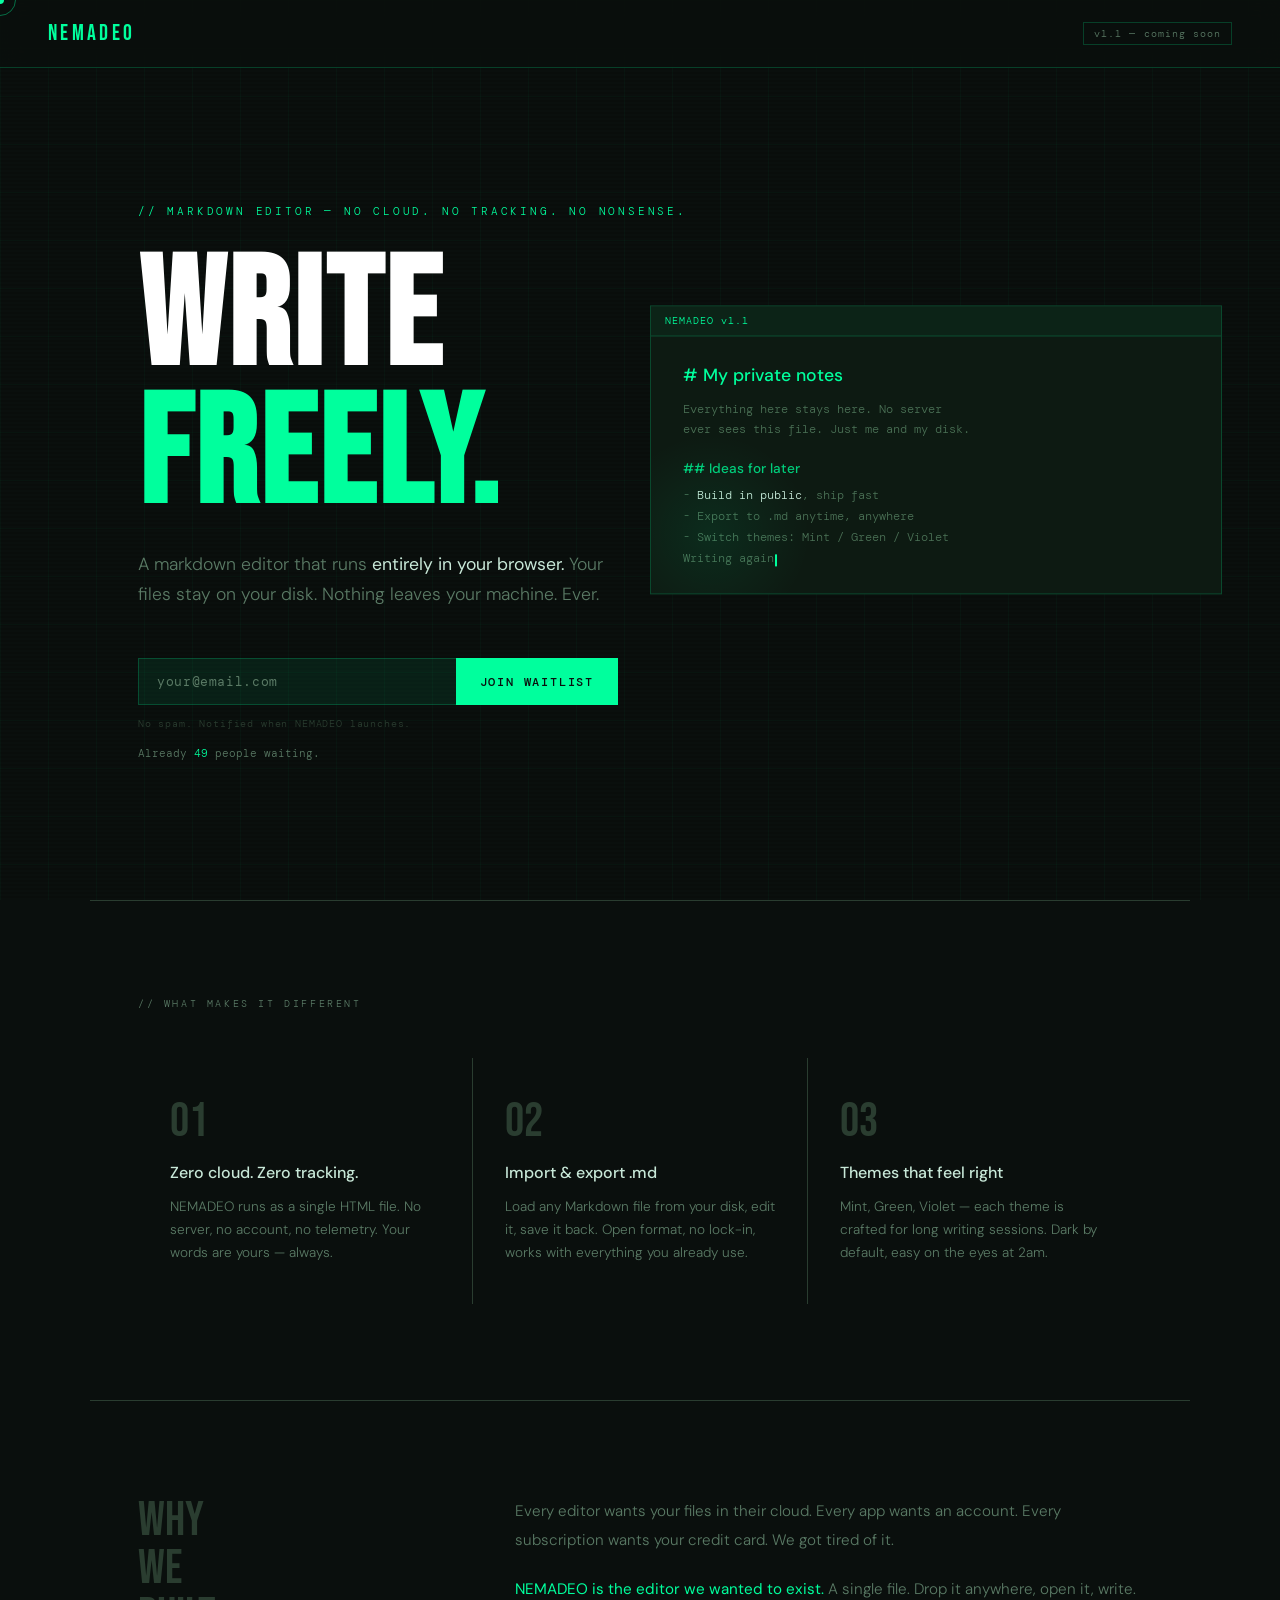
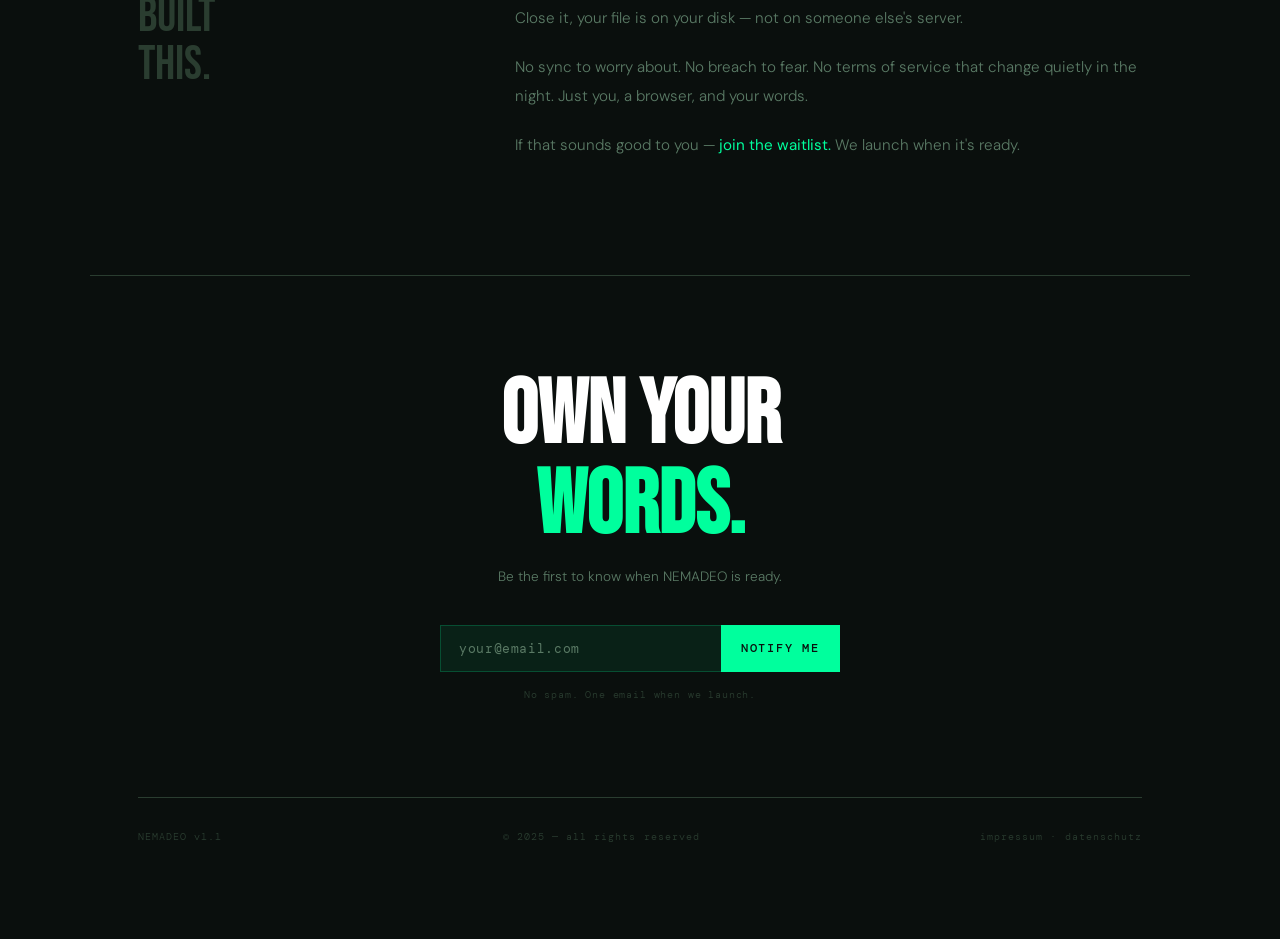
==== weblaunch/nemadeo-landing.html @ 7912e9df "wip" ====
<!DOCTYPE html>
<html lang="en">
<head>
<meta charset="UTF-8">
<meta name="viewport" content="width=device-width, initial-scale=1.0">
<title>NEMADEO — Write freely. Own everything.</title>
<link rel="preconnect" href="https://fonts.googleapis.com">
<link href="https://fonts.googleapis.com/css2?family=DM+Mono:ital,wght@0,300;0,400;0,500;1,300&family=Bebas+Neue&family=DM+Sans:wght@300;400;500&display=swap" rel="stylesheet">
<style>
  *, *::before, *::after { box-sizing: border-box; margin: 0; padding: 0; }

  :root {
    --bg: #0a0f0d;
    --bg2: #0f1510;
    --green: #00ff9d;
    --green-dim: #00cc7a;
    --green-muted: rgba(0,255,157,0.08);
    --green-border: rgba(0,255,157,0.2);
    --text: #c8e8d8;
    --text-dim: #5a7a65;
    --text-muted: #2a3d30;
  }

  html { scroll-behavior: smooth; }

  body {
    background: var(--bg);
    color: var(--text);
    font-family: 'DM Sans', sans-serif;
    font-weight: 300;
    min-height: 100vh;
    overflow-x: hidden;
    cursor: none;
  }

  /* Custom cursor */
  .cursor {
    position: fixed;
    width: 8px; height: 8px;
    background: var(--green);
    border-radius: 50%;
    pointer-events: none;
    z-index: 9999;
    transform: translate(-50%, -50%);
    transition: transform 0.1s;
    mix-blend-mode: screen;
  }
  .cursor-ring {
    position: fixed;
    width: 32px; height: 32px;
    border: 1px solid rgba(0,255,157,0.4);
    border-radius: 50%;
    pointer-events: none;
    z-index: 9998;
    transform: translate(-50%, -50%);
    transition: all 0.15s ease;
  }

  /* Grid background */
  body::before {
    content: '';
    position: fixed;
    inset: 0;
    background-image:
      linear-gradient(rgba(0,255,157,0.03) 1px, transparent 1px),
      linear-gradient(90deg, rgba(0,255,157,0.03) 1px, transparent 1px);
    background-size: 48px 48px;
    pointer-events: none;
    z-index: 0;
  }

  /* Scanline effect */
  body::after {
    content: '';
    position: fixed;
    inset: 0;
    background: repeating-linear-gradient(
      0deg,
      transparent,
      transparent 2px,
      rgba(0,0,0,0.08) 2px,
      rgba(0,0,0,0.08) 4px
    );
    pointer-events: none;
    z-index: 1;
  }

  /* NAV */
  nav {
    position: fixed;
    top: 0; left: 0; right: 0;
    z-index: 100;
    display: flex;
    justify-content: space-between;
    align-items: center;
    padding: 1.25rem 3rem;
    border-bottom: 1px solid var(--green-border);
    background: rgba(10,15,13,0.8);
    backdrop-filter: blur(12px);
  }

  .nav-logo {
    font-family: 'Bebas Neue', sans-serif;
    font-size: 1.4rem;
    letter-spacing: 0.15em;
    color: var(--green);
  }

  .nav-badge {
    font-family: 'DM Mono', monospace;
    font-size: 0.65rem;
    color: var(--text-dim);
    border: 1px solid var(--green-border);
    padding: 4px 10px;
    letter-spacing: 0.1em;
  }

  /* HERO */
  .hero {
    position: relative;
    z-index: 2;
    min-height: 100vh;
    display: flex;
    flex-direction: column;
    justify-content: center;
    padding: 8rem 3rem 4rem;
    max-width: 1100px;
    margin: 0 auto;
  }

  .hero-eyebrow {
    font-family: 'DM Mono', monospace;
    font-size: 0.7rem;
    color: var(--green);
    letter-spacing: 0.25em;
    text-transform: uppercase;
    margin-bottom: 2rem;
    opacity: 0;
    animation: fadeUp 0.6s 0.2s forwards;
  }

  .hero-title {
    font-family: 'Bebas Neue', sans-serif;
    font-size: clamp(5rem, 12vw, 11rem);
    line-height: 0.9;
    letter-spacing: 0.02em;
    color: #fff;
    margin-bottom: 1.5rem;
    opacity: 0;
    animation: fadeUp 0.7s 0.35s forwards;
  }

  .hero-title span {
    color: var(--green);
    display: block;
  }

  .hero-sub {
    font-size: 1.1rem;
    color: var(--text-dim);
    font-weight: 300;
    max-width: 480px;
    line-height: 1.7;
    margin-bottom: 3rem;
    opacity: 0;
    animation: fadeUp 0.7s 0.5s forwards;
  }

  .hero-sub strong {
    color: var(--text);
    font-weight: 400;
  }

  /* WAITLIST FORM */
  .waitlist {
    display: flex;
    gap: 0;
    max-width: 480px;
    opacity: 0;
    animation: fadeUp 0.7s 0.65s forwards;
  }

  .waitlist input {
    flex: 1;
    background: var(--green-muted);
    border: 1px solid var(--green-border);
    border-right: none;
    color: var(--text);
    font-family: 'DM Mono', monospace;
    font-size: 0.8rem;
    padding: 14px 18px;
    outline: none;
    transition: border-color 0.2s, background 0.2s;
    letter-spacing: 0.05em;
  }

  .waitlist input::placeholder { color: var(--text-dim); }
  .waitlist input:focus {
    border-color: var(--green);
    background: rgba(0,255,157,0.12);
  }

  .waitlist button {
    background: var(--green);
    color: #0a0f0d;
    border: none;
    font-family: 'DM Mono', monospace;
    font-size: 0.75rem;
    font-weight: 500;
    letter-spacing: 0.15em;
    text-transform: uppercase;
    padding: 14px 24px;
    cursor: none;
    transition: background 0.2s, transform 0.1s;
    white-space: nowrap;
  }

  .waitlist button:hover { background: #00ffb3; }
  .waitlist button:active { transform: scale(0.98); }

  .waitlist-note {
    font-family: 'DM Mono', monospace;
    font-size: 0.65rem;
    color: var(--text-muted);
    margin-top: 12px;
    letter-spacing: 0.08em;
    opacity: 0;
    animation: fadeUp 0.7s 0.8s forwards;
  }

  .success-msg {
    display: none;
    font-family: 'DM Mono', monospace;
    font-size: 0.8rem;
    color: var(--green);
    padding: 14px 0;
    letter-spacing: 0.05em;
  }

  /* EDITOR PREVIEW */
  .preview-wrapper {
    position: absolute;
    right: -2rem;
    top: 50%;
    transform: translateY(-50%);
    width: 52%;
    opacity: 0;
    animation: fadeLeft 0.9s 0.7s forwards;
  }

  @media (max-width: 900px) {
    .preview-wrapper { display: none; }
    .hero { max-width: 600px; }
  }

  .preview-frame {
    border: 1px solid var(--green-border);
    background: #0d1a12;
    position: relative;
    overflow: hidden;
  }

  .preview-frame::before {
    content: 'NEMADEO v1.1';
    display: block;
    font-family: 'DM Mono', monospace;
    font-size: 0.65rem;
    color: var(--green);
    padding: 8px 14px;
    border-bottom: 1px solid var(--green-border);
    letter-spacing: 0.1em;
    background: rgba(0,255,157,0.04);
  }

  .preview-content {
    padding: 1.5rem 2rem;
    font-family: 'DM Mono', monospace;
    font-size: 0.72rem;
    line-height: 1.8;
    color: var(--text-dim);
  }

  .preview-content .md-h1 { color: var(--green); font-size: 1.1rem; font-family: 'DM Sans', sans-serif; font-weight: 500; display: block; margin-bottom: 0.5rem; }
  .preview-content .md-h2 { color: var(--green-dim); font-size: 0.85rem; font-family: 'DM Sans', sans-serif; font-weight: 500; display: block; margin: 1rem 0 0.3rem; }
  .preview-content .md-text { color: #4a7055; display: block; }
  .preview-content .md-cursor { display: inline-block; width: 2px; height: 1em; background: var(--green); animation: blink 1s step-end infinite; vertical-align: text-bottom; margin-left: 1px; }
  .preview-content .md-highlight { color: var(--text); }

  .preview-glow {
    position: absolute;
    bottom: -40px; left: -40px;
    width: 200px; height: 200px;
    background: radial-gradient(circle, rgba(0,255,157,0.08) 0%, transparent 70%);
    pointer-events: none;
  }

  /* FEATURES */
  .features {
    position: relative;
    z-index: 2;
    max-width: 1100px;
    margin: 0 auto;
    padding: 6rem 3rem;
    border-top: 1px solid var(--text-muted);
  }

  .section-label {
    font-family: 'DM Mono', monospace;
    font-size: 0.65rem;
    color: var(--text-dim);
    letter-spacing: 0.25em;
    text-transform: uppercase;
    margin-bottom: 3rem;
  }

  .features-grid {
    display: grid;
    grid-template-columns: repeat(3, 1fr);
    gap: 1px;
    background: var(--text-muted);
  }

  @media (max-width: 700px) {
    .features-grid { grid-template-columns: 1fr; }
  }

  .feature {
    background: var(--bg);
    padding: 2.5rem 2rem;
    transition: background 0.2s;
  }
  .feature:hover { background: var(--green-muted); }

  .feature-num {
    font-family: 'Bebas Neue', sans-serif;
    font-size: 3rem;
    color: var(--text-muted);
    line-height: 1;
    margin-bottom: 1rem;
  }

  .feature-title {
    font-size: 1rem;
    font-weight: 500;
    color: var(--text);
    margin-bottom: 0.75rem;
  }

  .feature-desc {
    font-size: 0.85rem;
    color: var(--text-dim);
    line-height: 1.7;
  }

  /* MANIFESTO */
  .manifesto {
    position: relative;
    z-index: 2;
    max-width: 1100px;
    margin: 0 auto;
    padding: 6rem 3rem;
    border-top: 1px solid var(--text-muted);
    display: grid;
    grid-template-columns: 1fr 2fr;
    gap: 4rem;
    align-items: start;
  }

  @media (max-width: 700px) {
    .manifesto { grid-template-columns: 1fr; gap: 2rem; }
    nav { padding: 1rem 1.5rem; }
    .hero { padding: 7rem 1.5rem 3rem; }
    .features, .manifesto, .footer-section { padding-left: 1.5rem; padding-right: 1.5rem; }
  }

  .manifesto-label {
    font-family: 'Bebas Neue', sans-serif;
    font-size: 3rem;
    color: var(--text-muted);
    line-height: 1;
  }

  .manifesto-text p {
    font-size: 0.95rem;
    color: var(--text-dim);
    line-height: 1.9;
    margin-bottom: 1.25rem;
  }

  .manifesto-text p strong {
    color: var(--green);
    font-weight: 400;
  }

  /* FOOTER CTA */
  .footer-section {
    position: relative;
    z-index: 2;
    max-width: 1100px;
    margin: 0 auto;
    padding: 6rem 3rem;
    border-top: 1px solid var(--text-muted);
    text-align: center;
  }

  .footer-title {
    font-family: 'Bebas Neue', sans-serif;
    font-size: clamp(3rem, 7vw, 6rem);
    color: #fff;
    line-height: 1;
    margin-bottom: 1rem;
  }

  .footer-title span { color: var(--green); }

  .footer-sub {
    font-size: 0.85rem;
    color: var(--text-dim);
    margin-bottom: 2.5rem;
  }

  .footer-waitlist {
    display: flex;
    gap: 0;
    max-width: 400px;
    margin: 0 auto 1rem;
  }

  .footer-waitlist input {
    flex: 1;
    background: var(--green-muted);
    border: 1px solid var(--green-border);
    border-right: none;
    color: var(--text);
    font-family: 'DM Mono', monospace;
    font-size: 0.8rem;
    padding: 14px 18px;
    outline: none;
    transition: border-color 0.2s;
    letter-spacing: 0.05em;
  }
  .footer-waitlist input::placeholder { color: var(--text-dim); }
  .footer-waitlist input:focus { border-color: var(--green); }

  .footer-waitlist button {
    background: var(--green);
    color: #0a0f0d;
    border: none;
    font-family: 'DM Mono', monospace;
    font-size: 0.75rem;
    font-weight: 500;
    letter-spacing: 0.15em;
    text-transform: uppercase;
    padding: 14px 20px;
    cursor: none;
    transition: background 0.2s;
  }
  .footer-waitlist button:hover { background: #00ffb3; }

  .footer-note {
    font-family: 'DM Mono', monospace;
    font-size: 0.65rem;
    color: var(--text-muted);
    letter-spacing: 0.08em;
  }

  .footer-bottom {
    margin-top: 6rem;
    padding-top: 2rem;
    border-top: 1px solid var(--text-muted);
    display: flex;
    justify-content: space-between;
    align-items: center;
    font-family: 'DM Mono', monospace;
    font-size: 0.65rem;
    color: var(--text-muted);
    letter-spacing: 0.1em;
  }

  /* ANIMATIONS */
  @keyframes fadeUp {
    from { opacity: 0; transform: translateY(20px); }
    to { opacity: 1; transform: translateY(0); }
  }
  @keyframes fadeLeft {
    from { opacity: 0; transform: translate(30px, -50%); }
    to { opacity: 1; transform: translate(0, -50%); }
  }
  @keyframes blink {
    0%, 100% { opacity: 1; } 50% { opacity: 0; }
  }

  /* Counter */
  .counter {
    font-family: 'DM Mono', monospace;
    font-size: 0.7rem;
    color: var(--text-dim);
    margin-top: 1rem;
    opacity: 0;
    animation: fadeUp 0.7s 0.9s forwards;
  }
  .counter span { color: var(--green); }
</style>
</head>
<body>

<div class="cursor" id="cursor"></div>
<div class="cursor-ring" id="cursor-ring"></div>

<nav>
  <div class="nav-logo">NEMADEO</div>
  <div class="nav-badge">v1.1 — coming soon</div>
</nav>

<section class="hero">
  <div style="position:relative; z-index:2;">
    <p class="hero-eyebrow">// markdown editor — no cloud. no tracking. no nonsense.</p>
    <h1 class="hero-title">
      Write<br>
      <span>freely.</span>
    </h1>
    <p class="hero-sub">
      A markdown editor that runs <strong>entirely in your browser.</strong>
      Your files stay on your disk. Nothing leaves your machine. Ever.
    </p>

    <div class="waitlist">
      <input type="email" id="hero-email" placeholder="your@email.com" />
      <button onclick="signup('hero-email', 'hero-success', 'hero-note')">Join waitlist</button>
    </div>
    <p class="waitlist-note" id="hero-note">No spam. Notified when NEMADEO launches.</p>
    <p class="success-msg" id="hero-success">// you're on the list. we'll be in touch.</p>
    <p class="counter">Already <span id="count">—</span> people waiting.</p>
  </div>

  <div class="preview-wrapper">
    <div class="preview-frame">
      <div class="preview-content">
        <span class="md-h1"># My private notes</span>
        <span class="md-text">Everything here stays here. No server</span>
        <span class="md-text">ever sees this file. Just me and my disk.</span>
        <span class="md-h2">## Ideas for later</span>
        <span class="md-text">- <span class="md-highlight">Build in public</span>, ship fast</span>
        <span class="md-text">- Export to .md anytime, anywhere</span>
        <span class="md-text">- Switch themes: Mint / Green / Violet</span>
        <span class="md-text"> </span>
        <span class="md-text">Writing again<span class="md-cursor"></span></span>
      </div>
      <div class="preview-glow"></div>
    </div>
  </div>
</section>

<section class="features">
  <p class="section-label">// what makes it different</p>
  <div class="features-grid">
    <div class="feature">
      <div class="feature-num">01</div>
      <div class="feature-title">Zero cloud. Zero tracking.</div>
      <div class="feature-desc">NEMADEO runs as a single HTML file. No server, no account, no telemetry. Your words are yours — always.</div>
    </div>
    <div class="feature">
      <div class="feature-num">02</div>
      <div class="feature-title">Import & export .md</div>
      <div class="feature-desc">Load any Markdown file from your disk, edit it, save it back. Open format, no lock-in, works with everything you already use.</div>
    </div>
    <div class="feature">
      <div class="feature-num">03</div>
      <div class="feature-title">Themes that feel right</div>
      <div class="feature-desc">Mint, Green, Violet — each theme is crafted for long writing sessions. Dark by default, easy on the eyes at 2am.</div>
    </div>
  </div>
</section>

<section class="manifesto">
  <div class="manifesto-label">Why<br>we<br>built<br>this.</div>
  <div class="manifesto-text">
    <p>Every editor wants your files in their cloud. Every app wants an account. Every subscription wants your credit card. We got tired of it.</p>
    <p><strong>NEMADEO is the editor we wanted to exist.</strong> A single file. Drop it anywhere, open it, write. Close it, your file is on your disk — not on someone else's server.</p>
    <p>No sync to worry about. No breach to fear. No terms of service that change quietly in the night. Just you, a browser, and your words.</p>
    <p>If that sounds good to you — <strong>join the waitlist.</strong> We launch when it's ready.</p>
  </div>
</section>

<section class="footer-section">
  <h2 class="footer-title">Own your<br><span>words.</span></h2>
  <p class="footer-sub">Be the first to know when NEMADEO is ready.</p>
  <div class="footer-waitlist">
    <input type="email" id="footer-email" placeholder="your@email.com" />
    <button onclick="signup('footer-email', 'footer-success', 'footer-note')">Notify me</button>
  </div>
  <p class="footer-note" id="footer-note">No spam. One email when we launch.</p>
  <p class="success-msg" id="footer-success">// you're on the list. we'll be in touch.</p>

  <div class="footer-bottom">
    <span>NEMADEO v1.1</span>
    <span>© 2025 — all rights reserved</span>
    <span>impressum · datenschutz</span>
  </div>
</section>

<script>
  // Cursor
  const cursor = document.getElementById('cursor');
  const ring = document.getElementById('cursor-ring');
  let mx = 0, my = 0, rx = 0, ry = 0;
  document.addEventListener('mousemove', e => { mx = e.clientX; my = e.clientY; cursor.style.left = mx + 'px'; cursor.style.top = my + 'px'; });
  function animRing() { rx += (mx - rx) * 0.12; ry += (my - ry) * 0.12; ring.style.left = rx + 'px'; ring.style.top = ry + 'px'; requestAnimationFrame(animRing); }
  animRing();
  document.querySelectorAll('button, a, input').forEach(el => {
    el.addEventListener('mouseenter', () => ring.style.transform = 'translate(-50%,-50%) scale(1.6)');
    el.addEventListener('mouseleave', () => ring.style.transform = 'translate(-50%,-50%) scale(1)');
  });

  // Fake counter (replace with real backend later)
  const base = 47;
  document.getElementById('count').textContent = base + Math.floor(Math.random() * 12);

  async function signup(inputId, successId, noteId) {
    const input = document.getElementById(inputId);
    const email = input.value.trim();

    if (!email || !email.includes('@')) {
      input.style.borderColor = 'rgba(255,80,80,0.6)';
      setTimeout(() => input.style.borderColor = '', 1500);
      return;
    }

    const btn = input.nextElementSibling;
    btn.textContent = '...';
    btn.disabled = true;

    try {
      const res = await fetch('https://nemadeo.online/waitlist', {
        method: 'POST',
        headers: { 'Content-Type': 'application/json' },
        body: JSON.stringify({ email })
      });

      if (!res.ok) throw new Error('API error');

      // Success
      document.getElementById(noteId).style.display = 'none';
      document.getElementById(successId).style.display = 'block';
      input.parentElement.style.display = 'none';
      const c = document.getElementById('count');
      if (c) c.textContent = parseInt(c.textContent) + 1;

    } catch (err) {
      btn.textContent = 'Join waitlist';
      btn.disabled = false;
      input.style.borderColor = 'rgba(255,80,80,0.6)';
      document.getElementById(noteId).textContent = '// something went wrong — try again';
      setTimeout(() => input.style.borderColor = '', 2000);
    }
  }
</script>
</body>
</html>
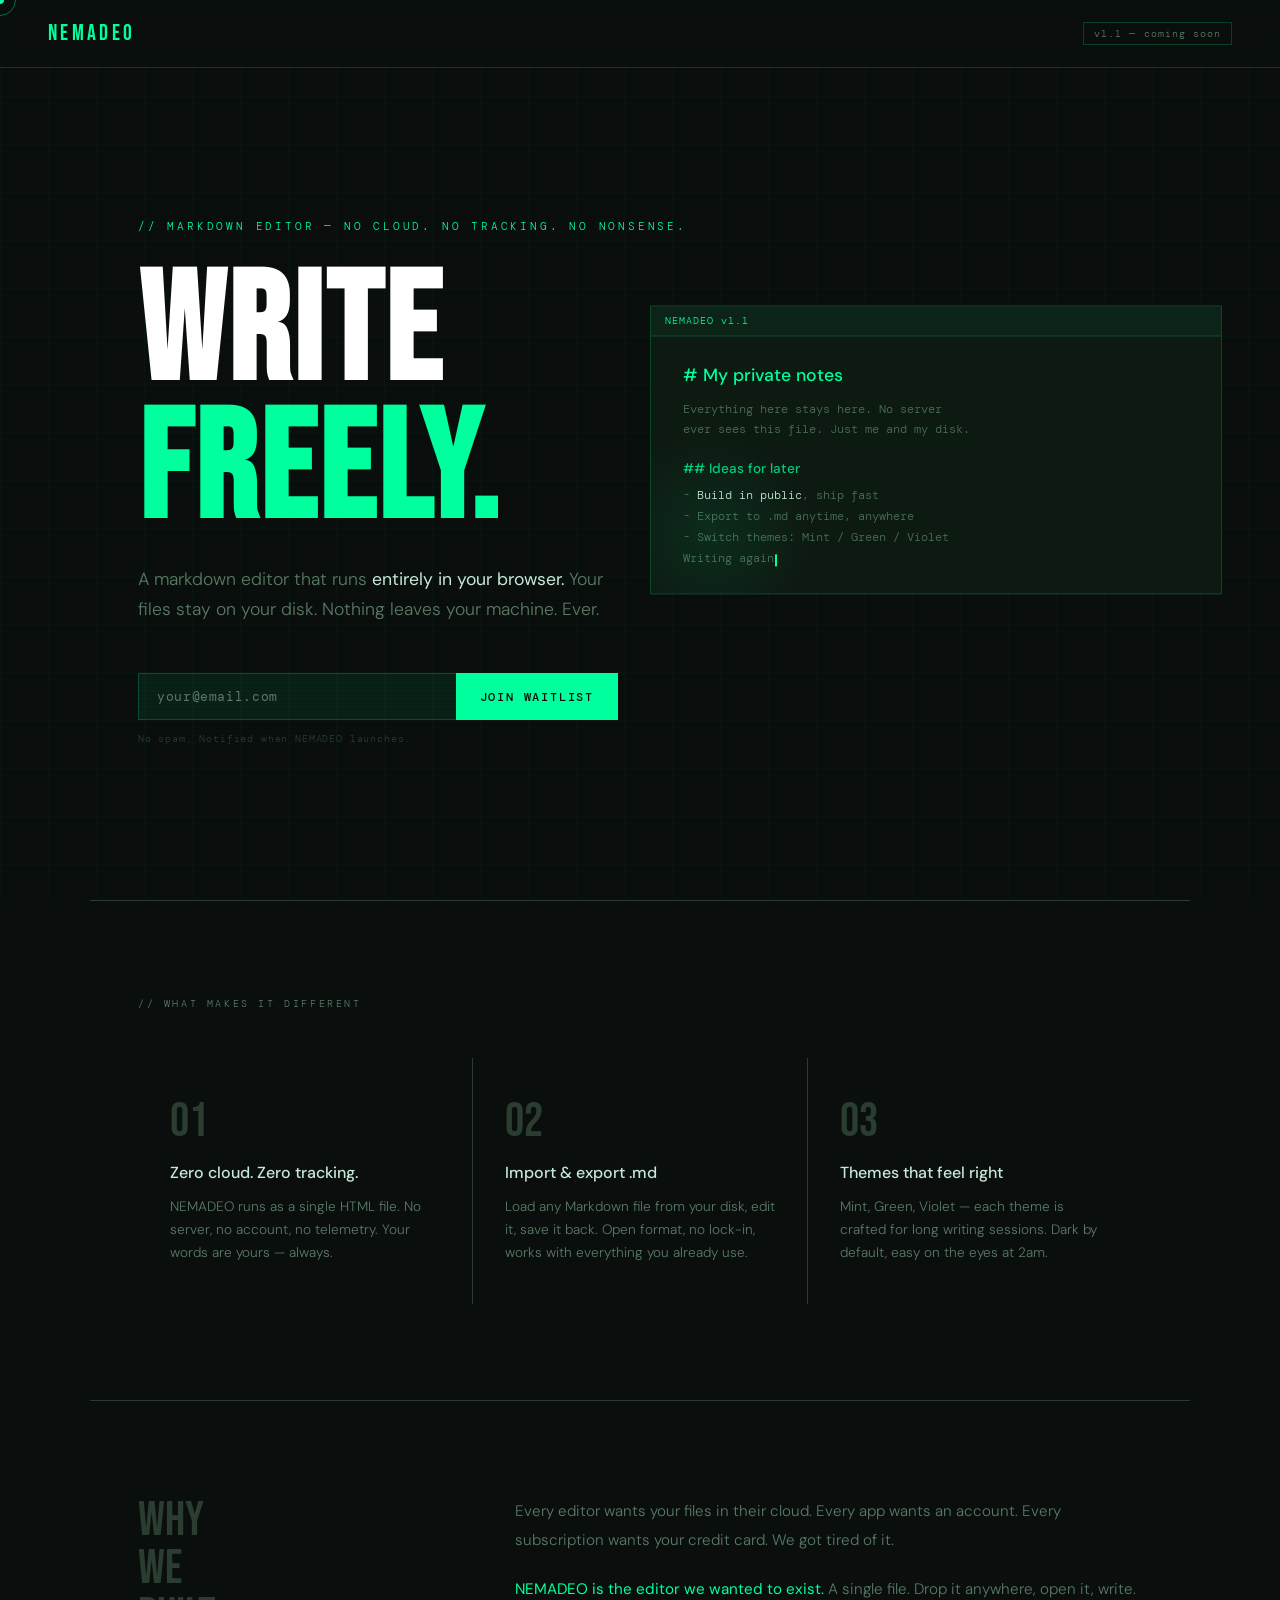
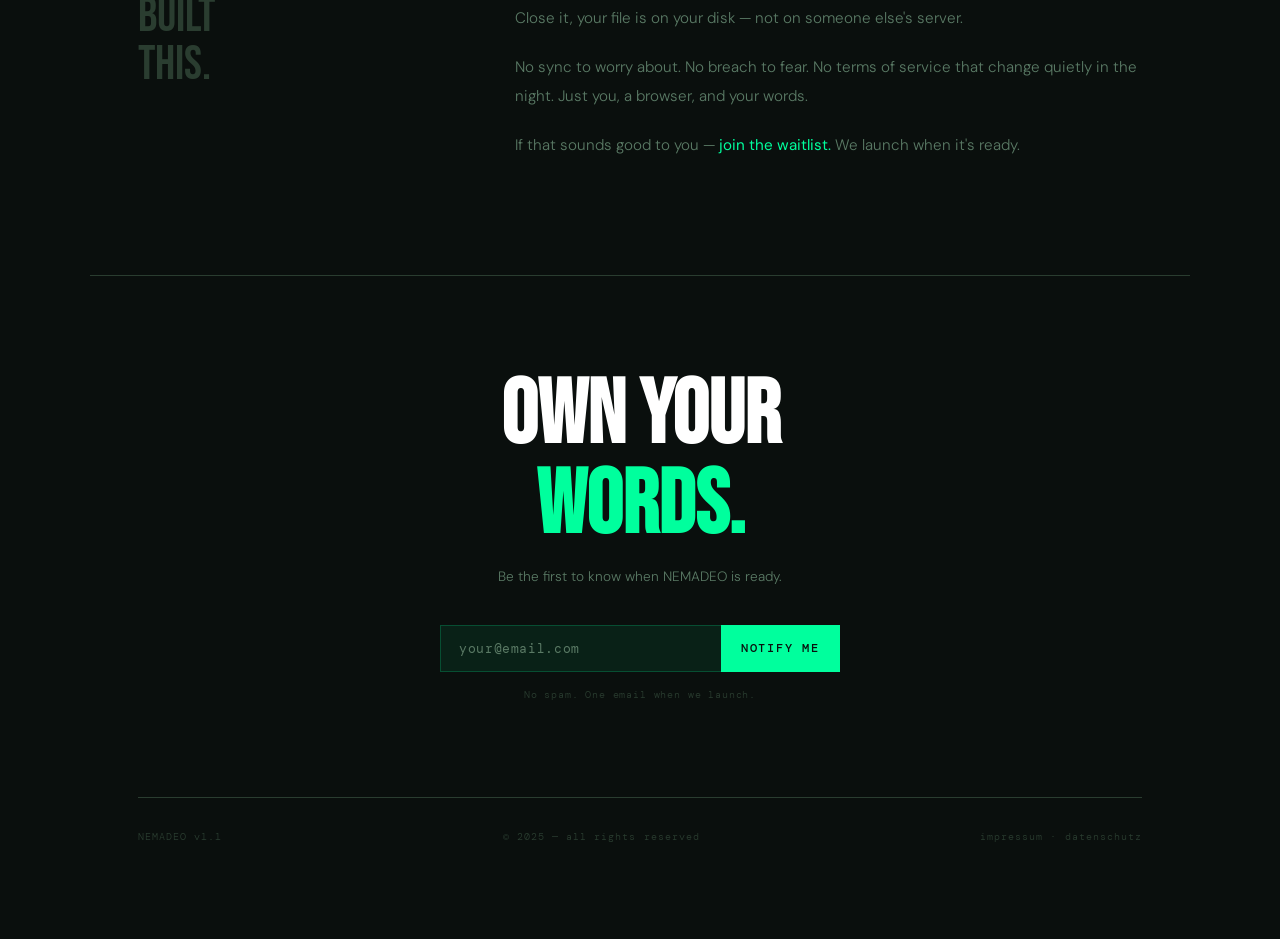
==== commit a9cb421d: "## Notes for the corrected version - Raw and formatted editing now share a Markdown document source." ====
--- a/weblaunch/nemadeo-landing.html
+++ b/weblaunch/nemadeo-landing.html
@@ -530,7 +530,7 @@
     </div>
     <p class="waitlist-note" id="hero-note">No spam. Notified when NEMADEO launches.</p>
     <p class="success-msg" id="hero-success">// you're on the list. we'll be in touch.</p>
-    <p class="counter">Already <span id="count">—</span> people waiting.</p>
+    <p class="counter" id="counterText" style="display:none">Already <span id="count">—</span> people waiting.</p>
   </div>
 
   <div class="preview-wrapper">
@@ -612,15 +612,30 @@
     el.addEventListener('mouseleave', () => ring.style.transform = 'translate(-50%,-50%) scale(1)');
   });
 
-  // Fake counter (replace with real backend later)
-  const base = 47;
-  document.getElementById('count').textContent = base + Math.floor(Math.random() * 12);
+  // Display actual saved registrations; never invent a number.
+  const waitlistBaseUrl = 'https://nemadeo.online';
+  function setWaitlistCount(value) {
+    if (!Number.isSafeInteger(value) || value < 0) return;
+    document.getElementById('count').textContent = String(value);
+    document.getElementById('counterText').style.display = '';
+  }
+  async function refreshWaitlistCount() {
+    try {
+      const response = await fetch(waitlistBaseUrl + '/waitlist/count', { cache: 'no-store' });
+      if (!response.ok) return;
+      const data = await response.json();
+      setWaitlistCount(data.count);
+    } catch (_err) {
+      // Keep the counter hidden when real data is unavailable.
+    }
+  }
+  refreshWaitlistCount();
 
   async function signup(inputId, successId, noteId) {
     const input = document.getElementById(inputId);
     const email = input.value.trim();
 
-    if (!email || !email.includes('@')) {
+    if (!/^[^\s@]+@[^\s@]+\.[^\s@]+$/.test(email) || email.length > 254) {
       input.style.borderColor = 'rgba(255,80,80,0.6)';
       setTimeout(() => input.style.borderColor = '', 1500);
       return;
@@ -631,26 +646,26 @@
     btn.disabled = true;
 
     try {
-      const res = await fetch('https://nemadeo.online/waitlist', {
+      const res = await fetch(waitlistBaseUrl + '/waitlist', {
         method: 'POST',
         headers: { 'Content-Type': 'application/json' },
         body: JSON.stringify({ email })
       });
 
-      if (!res.ok) throw new Error('API error');
+      if (!res.ok) throw new Error('API error ' + res.status);
+      const data = await res.json();
 
       // Success
       document.getElementById(noteId).style.display = 'none';
       document.getElementById(successId).style.display = 'block';
       input.parentElement.style.display = 'none';
-      const c = document.getElementById('count');
-      if (c) c.textContent = parseInt(c.textContent) + 1;
+      setWaitlistCount(data.count);
 
     } catch (err) {
       btn.textContent = 'Join waitlist';
       btn.disabled = false;
       input.style.borderColor = 'rgba(255,80,80,0.6)';
-      document.getElementById(noteId).textContent = '// something went wrong — try again';
+      document.getElementById(noteId).textContent = err.message.includes('429') ? '// too many requests — try again later' : '// something went wrong — try again';
       setTimeout(() => input.style.borderColor = '', 2000);
     }
   }
